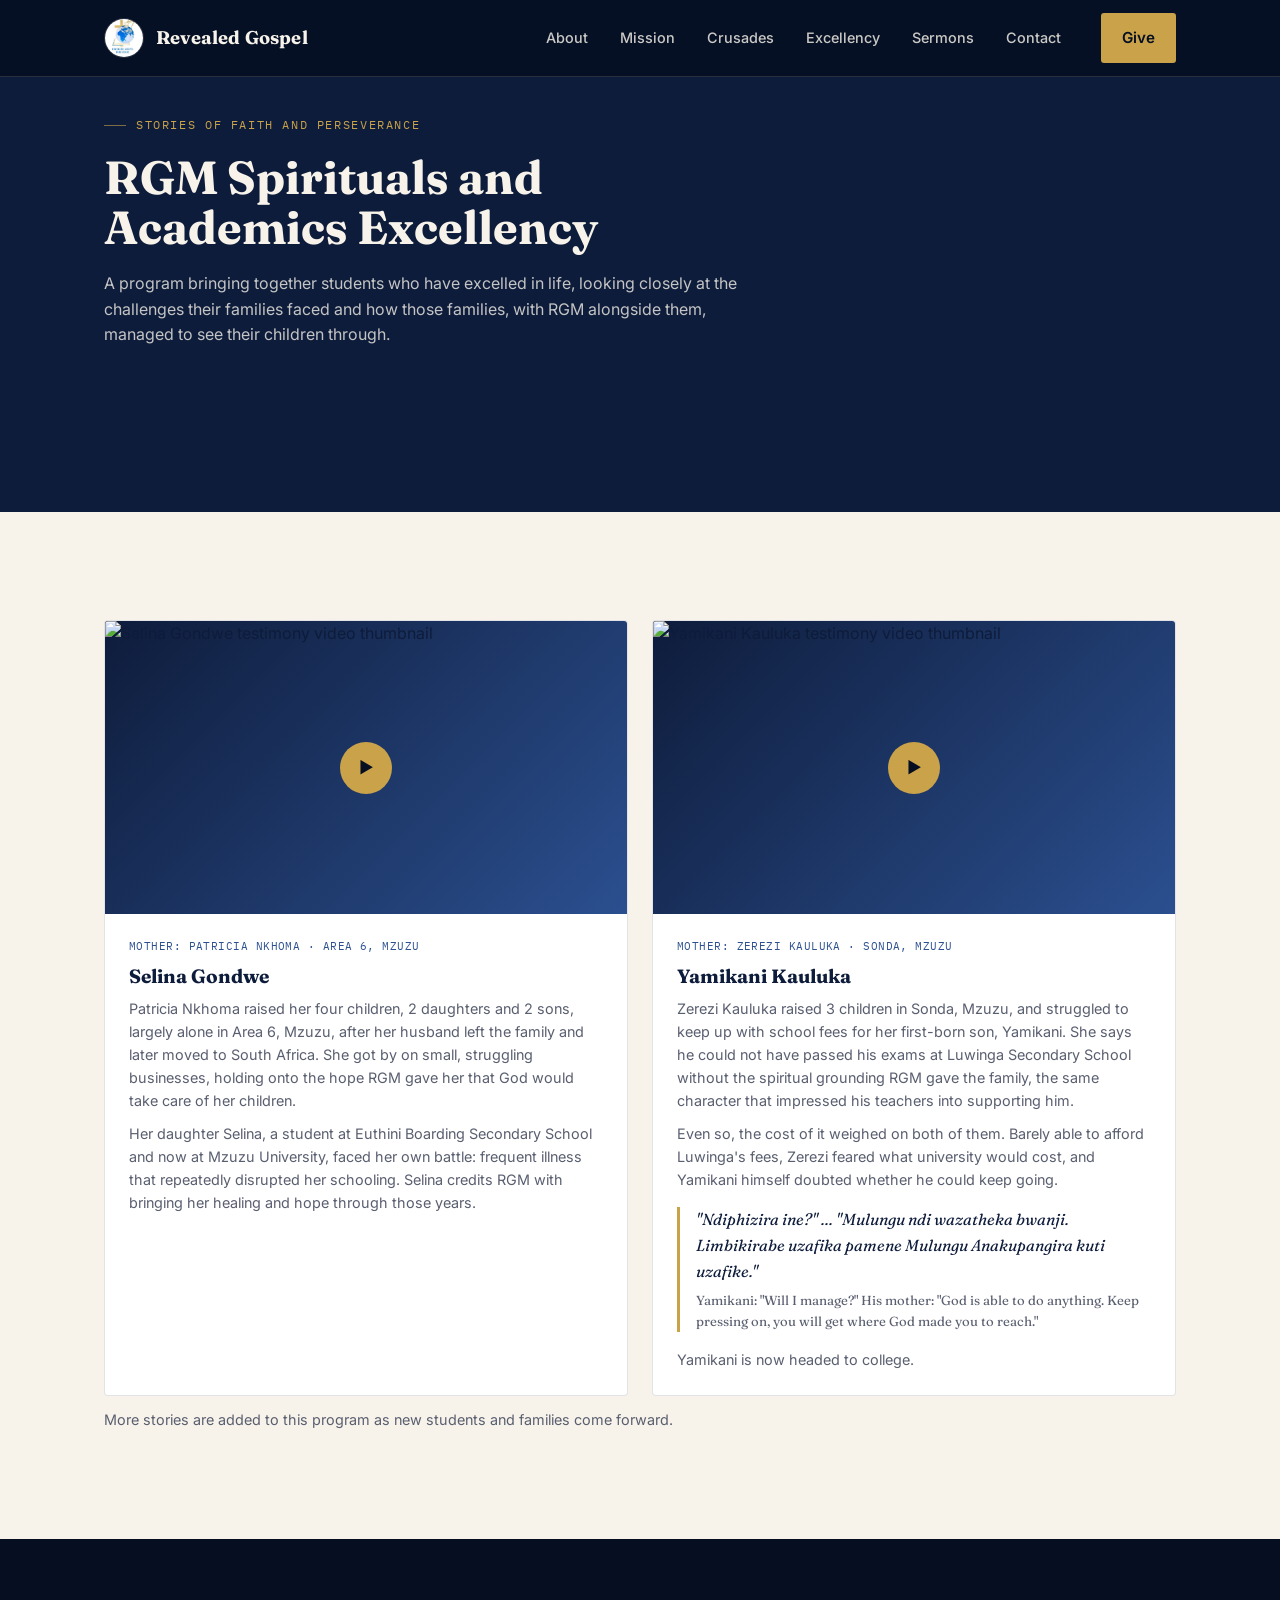
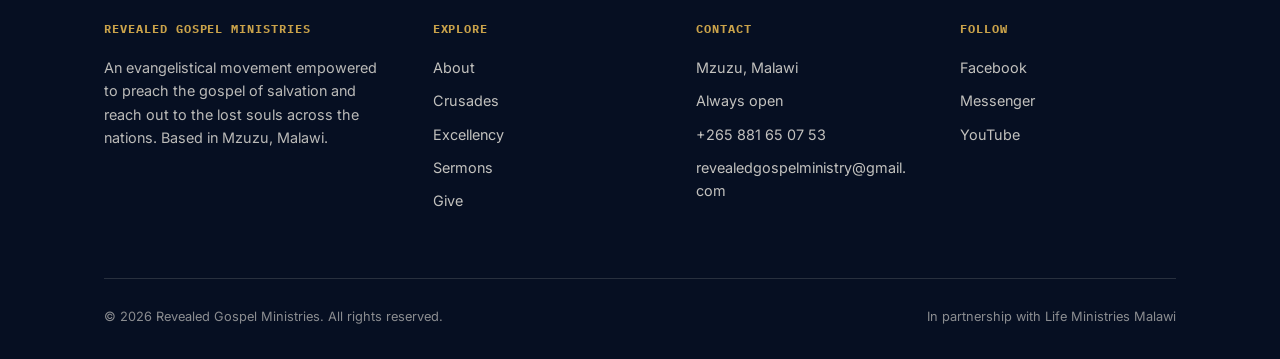
==== excellency.html @ db877a01 "Homepage: new RGM Excellency section between Crusades and Sermons — intro line + Selina and Yamikani" ====
<!DOCTYPE html>
<html lang="en">
<head>
<meta charset="UTF-8">
<meta name="viewport" content="width=device-width, initial-scale=1.0">
<title>RGM Excellency. Revealed Gospel Ministries</title>
<link rel="stylesheet" href="styles.css">
</head>
<body>

<header>
  <nav class="wrap">
    <div class="logo"><img src="logo.jpg" alt="RGM logo"> Revealed Gospel</div>
    <div class="nav-menu" id="navMenu">
      <div class="nav-links">
        <a href="index.html#about">About</a>
        <a href="index.html#mission">Mission</a>
        <a href="index.html#crusades">Crusades</a>
        <a href="excellency.html">Excellency</a>
        <a href="index.html#media">Sermons</a>
        <a href="index.html#contact">Contact</a>
      </div>
      <div class="nav-cta">
        <a href="index.html#give" class="btn btn-primary">Give</a>
      </div>
    </div>
    <button class="nav-toggle" id="navToggle" aria-label="Toggle menu" aria-expanded="false">
      <span></span><span></span><span></span>
    </button>
  </nav>
</header>

<section class="dark">
  <div class="wrap">
    <div class="section-head reveal">
      <div class="eyebrow">Stories of Faith and Perseverance</div>
      <h2>RGM Spirituals and Academics Excellency</h2>
      <p style="margin-top:18px; color:rgba(247,243,234,0.78); max-width:680px;">A program bringing together students who have excelled in life, looking closely at the challenges their families faced and how those families, with RGM alongside them, managed to see their children through.</p>
    </div>
  </div>
</section>

<section>
  <div class="wrap">
    <div class="story-grid reveal">

      <a class="story-card" href="https://youtu.be/X81QGXA5or8" target="_blank" rel="noopener">
        <div class="story-thumb">
          <img src="https://img.youtube.com/vi/X81QGXA5or8/hqdefault.jpg" alt="Selina Gondwe testimony video thumbnail" class="thumb-img">
          <div class="play-btn">▶</div>
        </div>
        <div class="body">
          <span class="story-meta">Mother: Patricia Nkhoma · Area 6, Mzuzu</span>
          <h3>Selina Gondwe</h3>
          <p>Patricia Nkhoma raised her four children, 2 daughters and 2 sons, largely alone in Area 6, Mzuzu, after her husband left the family and later moved to South Africa. She got by on small, struggling businesses, holding onto the hope RGM gave her that God would take care of her children.</p>
          <p style="margin-top:10px;">Her daughter Selina, a student at Euthini Boarding Secondary School and now at Mzuzu University, faced her own battle: frequent illness that repeatedly disrupted her schooling. Selina credits RGM with bringing her healing and hope through those years.</p>
        </div>
      </a>

      <a class="story-card" href="https://youtu.be/_hSLOUQLm2o" target="_blank" rel="noopener">
        <div class="story-thumb">
          <img src="https://img.youtube.com/vi/_hSLOUQLm2o/hqdefault.jpg" alt="Yamikani Kauluka testimony video thumbnail" class="thumb-img">
          <div class="play-btn">▶</div>
        </div>
        <div class="body">
          <span class="story-meta">Mother: Zerezi Kauluka · Sonda, Mzuzu</span>
          <h3>Yamikani Kauluka</h3>
          <p>Zerezi Kauluka raised 3 children in Sonda, Mzuzu, and struggled to keep up with school fees for her first-born son, Yamikani. She says he could not have passed his exams at Luwinga Secondary School without the spiritual grounding RGM gave the family, the same character that impressed his teachers into supporting him.</p>
          <p style="margin-top:10px;">Even so, the cost of it weighed on both of them. Barely able to afford Luwinga's fees, Zerezi feared what university would cost, and Yamikani himself doubted whether he could keep going.</p>
          <div class="story-quote">
            "Ndiphizira ine?" ... "Mulungu ndi wazatheka bwanji. Limbikirabe uzafika pamene Mulungu Anakupangira kuti uzafike."
            <span class="story-quote-en">Yamikani: "Will I manage?" His mother: "God is able to do anything. Keep pressing on, you will get where God made you to reach."</span>
          </div>
          <p>Yamikani is now headed to college.</p>
        </div>
      </a>

    </div>

    <p style="margin-top:12px; color:#5a5f70; font-size:0.9rem;">More stories are added to this program as new students and families come forward.</p>
  </div>
</section>

<footer id="contact">
  <div class="wrap">
    <div class="footer-grid">
      <div>
        <h4>Revealed Gospel Ministries</h4>
        <p style="opacity:0.75; font-size:0.9rem; max-width:280px;">An evangelistical movement empowered to preach the gospel of salvation and reach out to the lost souls across the nations. Based in Mzuzu, Malawi.</p>
      </div>
      <div>
        <h4>Explore</h4>
        <ul>
          <li><a href="index.html#about">About</a></li>
          <li><a href="index.html#crusades">Crusades</a></li>
          <li><a href="excellency.html">Excellency</a></li>
          <li><a href="index.html#media">Sermons</a></li>
          <li><a href="index.html#give">Give</a></li>
        </ul>
      </div>
      <div>
        <h4>Contact</h4>
        <ul>
          <li>Mzuzu, Malawi</li>
          <li>Always open</li>
          <li>+265 881 65 07 53</li>
          <li>revealedgospelministry@gmail.com</li>
        </ul>
      </div>
      <div>
        <h4>Follow</h4>
        <ul>
          <li><a href="https://www.facebook.com/share/1BxWx59Q1y/" target="_blank" rel="noopener">Facebook</a></li>
          <li><a href="https://web.facebook.com/messages/t/100083659636556/" target="_blank" rel="noopener">Messenger</a></li>
          <li><a href="https://www.youtube.com/@alickmalcom4220" target="_blank" rel="noopener">YouTube</a></li>
        </ul>
      </div>
    </div>
    <div class="footer-bottom">
      <span>© 2026 Revealed Gospel Ministries. All rights reserved.</span>
      <span>In partnership with Life Ministries Malawi</span>
    </div>
  </div>
</footer>

<script src="script.js"></script>
</body>
</html>
---- styles.css ----
@import url('https://fonts.googleapis.com/css2?family=Fraunces:opsz,wght@9..144,400;9..144,600;9..144,700;9..144,900&family=Inter:wght@400;500;600;700&family=IBM+Plex+Mono:wght@500&display=swap');

:root{
  --ink: #0e1c3b;
  --ink-deep: #060f22;
  --dawn-gold: #c9a24a;
  --dawn-amber: #e3c27a;
  --parchment: #f7f3ea;
  --royal: #2b4f8f;
  --royal-light: #4870b8;
  --line: rgba(247,243,234,0.14);
  --line-dark: rgba(14,28,59,0.12);
  --display: 'Fraunces', serif;
  --body: 'Inter', sans-serif;
  --mono: 'IBM Plex Mono', monospace;
  --max: 1120px;
}

*{ box-sizing: border-box; margin:0; padding:0; }
html{ scroll-behavior: smooth; }
body{
  font-family: var(--body);
  background: var(--parchment);
  color: var(--ink);
  line-height: 1.6;
  overflow-x: hidden;
}
img{ max-width:100%; display:block; }
a{ color:inherit; text-decoration:none; }
.wrap{ max-width: var(--max); margin: 0 auto; padding: 0 24px; }
.eyebrow{
  font-family: var(--mono);
  font-size: 0.72rem;
  letter-spacing: 0.14em;
  text-transform: uppercase;
  display:inline-flex;
  align-items:center;
  gap:10px;
}
.eyebrow::before{
  content:"";
  width: 22px; height:1px;
  background: currentColor;
  opacity:0.6;
}
h1,h2,h3{ font-family: var(--display); font-weight: 700; line-height: 1.08; }
.btn{
  display:inline-flex; align-items:center; gap:10px;
  font-family: var(--body); font-weight:600; font-size:0.95rem;
  padding: 14px 26px; border-radius: 3px;
  border: 1px solid transparent;
  cursor:pointer; transition: transform .25s ease, background .25s ease, color .25s ease, border-color .25s ease;
}
.btn-primary{ background: var(--dawn-gold); color: var(--ink-deep); }
.btn-primary:hover{ background: var(--dawn-amber); transform: translateY(-2px); }
.btn-outline{ border-color: var(--line); color: var(--parchment); }
.btn-outline:hover{ border-color: var(--dawn-gold); color: var(--dawn-gold); }
.btn-outline-dark{ border-color: var(--line-dark); color: var(--ink); }
.btn-outline-dark:hover{ border-color: var(--royal); color: var(--royal); }

/* ===== NAV ===== */
header{
  position: fixed; top:0; left:0; right:0; z-index: 100;
  background: rgba(6,15,34,0.88);
  backdrop-filter: blur(10px);
  border-bottom: 1px solid var(--line);
}
nav.wrap{
  display:flex; align-items:center; justify-content:space-between;
  height: 76px; color: var(--parchment);
}
.logo{
  font-family: var(--display); font-weight: 700; font-size: 1.15rem;
  color: var(--parchment); letter-spacing: 0.01em;
  display:flex; align-items:center; gap:12px;
}
.logo img{
  height: 40px; width: 40px; object-fit: cover; border-radius: 50%;
  border: 1px solid var(--line);
}
.logo span{ color: var(--dawn-gold); }
.nav-links{ display:flex; gap: 32px; font-size: 0.9rem; font-weight: 500; }
.nav-links a{ opacity:0.82; transition: opacity .2s; }
.nav-links a:hover{ opacity:1; color: var(--dawn-gold); }
.nav-menu{ display:flex; align-items:center; gap:40px; }
.nav-cta{ display:flex; gap:14px; align-items:center; }
.nav-cta .btn{ padding: 12px 20px; }
.nav-toggle{
  display:none; flex-direction:column; justify-content:center; gap:5px;
  width:40px; height:40px; background:none; border:none; cursor:pointer; padding:8px;
}
.nav-toggle span{
  width:100%; height:2px; background: var(--parchment); border-radius:2px;
  transition: transform .25s ease, opacity .25s ease;
}
.nav-toggle.open span:nth-child(1){ transform: translateY(7px) rotate(45deg); }
.nav-toggle.open span:nth-child(2){ opacity:0; }
.nav-toggle.open span:nth-child(3){ transform: translateY(-7px) rotate(-45deg); }

/* ===== HERO ===== */
.hero{
  position:relative;
  min-height: 100vh;
  background: radial-gradient(ellipse 120% 80% at 50% 120%, var(--royal) 0%, var(--ink) 45%, var(--ink-deep) 100%);
  color: var(--parchment);
  display:flex; align-items:center;
  padding-top: 76px;
  overflow:hidden;
}
.dawn-rays{
  position:absolute; inset:0; z-index:0; opacity:0.55;
  background:
    repeating-conic-gradient(from 0deg at 50% 118%,
      rgba(201,162,74,0.18) 0deg 3deg,
      transparent 3deg 9deg);
  mask-image: linear-gradient(to top, black 0%, transparent 68%);
  animation: rayglow 18s linear infinite;
}
@keyframes rayglow{
  0%,100%{ opacity:0.4; } 50%{ opacity:0.65; }
}
.hero-content{ position:relative; z-index:2; max-width: 720px; padding-top: 80px; padding-bottom: 100px; }
.hero .eyebrow{ color: var(--dawn-gold); margin-bottom: 22px; }
.hero h1{
  font-size: clamp(2.6rem, 6vw, 4.6rem);
  margin-bottom: 22px;
}
.hero h1 em{ font-style: italic; color: var(--dawn-gold); }
.hero p.lead{
  font-size: 1.15rem; max-width: 540px; opacity:0.86; margin-bottom: 38px;
}
.hero-actions{ display:flex; gap:16px; flex-wrap:wrap; margin-bottom: 56px; }
.hero-stats{
  display:flex; gap: 48px; flex-wrap:wrap;
  padding-top: 28px; border-top: 1px solid var(--line);
}
.stat b{
  display:block; font-family: var(--display); font-size: 1.9rem; color: var(--dawn-gold);
}
.stat span{ font-size: 0.8rem; opacity:0.75; text-transform:uppercase; letter-spacing:0.06em; }

/* horizon divider, the signature element */
.horizon{
  height: 3px; width:100%;
  background: linear-gradient(90deg, transparent, var(--dawn-gold) 20%, var(--dawn-amber) 50%, var(--dawn-gold) 80%, transparent);
}

section{ padding: 108px 0; position:relative; }
section.dark{ background: var(--ink); color: var(--parchment); }
.section-head{ max-width: 640px; margin-bottom: 56px; }
.section-head .eyebrow{ color: var(--royal); margin-bottom: 18px; }
.dark .section-head .eyebrow{ color: var(--dawn-gold); }
.section-head h2{ font-size: clamp(2rem, 4vw, 2.9rem); }

/* ===== ABOUT ===== */
.about-grid{
  display:grid; grid-template-columns: 1fr 1fr; gap: 64px; align-items:start;
}
.about-grid p{ margin-bottom: 18px; color: #3a3f4f; }
.founder-card{
  background: var(--ink); color: var(--parchment);
  border-radius: 4px; padding: 32px;
  border: 1px solid var(--line-dark);
}
.founder-photo{
  width: 96px; height: 96px; object-fit: cover; border-radius: 50%;
  border: 1px solid var(--line); margin-bottom: 20px;
}
.founder-card .eyebrow{ color: var(--dawn-gold); margin-bottom:14px; }
.founder-card h3{ font-size: 1.4rem; margin-bottom: 6px; }
.founder-card .role{ font-family: var(--mono); font-size:0.78rem; opacity:0.7; margin-bottom:18px; display:block; }
.founder-card p{ color: var(--parchment); opacity:0.85; font-size:0.95rem; }

/* ===== MISSION / PILLARS ===== */
.pillars{
  display:grid; grid-template-columns: repeat(3,1fr); gap: 1px;
  background: var(--line); border: 1px solid var(--line);
}
.pillar{
  background: var(--ink); padding: 40px 32px;
}
.pillar .num{ font-family:var(--mono); color: var(--dawn-gold); font-size:0.8rem; margin-bottom: 24px; display:block; }
.pillar h3{ font-size: 1.3rem; margin-bottom: 12px; color: var(--parchment); }
.pillar p{ color: rgba(247,243,234,0.72); font-size: 0.95rem; }

/* ===== CRUSADES / EVENTS ===== */
.event-list{ display:flex; flex-direction:column; }
.event-row{
  display:grid; grid-template-columns: 140px 1fr auto; gap: 28px; align-items:center;
  padding: 28px 0; border-bottom: 1px solid var(--line-dark);
}
.event-date{ font-family: var(--mono); color: var(--royal); font-size:0.9rem; line-height:1.4; }
.event-info h3{ font-size: 1.25rem; margin-bottom: 6px; }
.event-info p{ font-size: 0.9rem; color:#5a5f70; }
.tag{
  font-family: var(--mono); font-size: 0.68rem; text-transform:uppercase;
  padding: 4px 10px; border: 1px solid var(--line-dark); border-radius: 20px;
  display:inline-block; margin-top:8px; letter-spacing:0.05em;
}
.dark .tag{ border-color: var(--line); }

/* form fields (used in give panel) */
label{ font-size: 0.8rem; opacity:0.8; margin-bottom:6px; display:block; }
input, select, textarea{
  width:100%; background: rgba(247,243,234,0.06); border: 1px solid var(--line);
  color: var(--parchment); padding: 12px 14px; border-radius: 3px; font-family: var(--body); font-size: 0.92rem;
}
input::placeholder, textarea::placeholder{ color: rgba(247,243,234,0.35); }

/* ===== MEDIA / SERMONS ===== */
.media-grid{
  display:grid; grid-template-columns: repeat(3, 1fr); gap: 24px;
}
.media-card{
  display:block;
  border: 1px solid var(--line-dark); border-radius: 4px; overflow:hidden;
  background:#fff;
  transition: transform .2s ease, box-shadow .2s ease;
}
a.media-card:hover{
  transform: translateY(-3px);
  box-shadow: 0 12px 24px rgba(0,0,0,0.18);
}
.media-thumb{
  aspect-ratio: 16/10; background: linear-gradient(135deg, var(--ink), var(--royal));
  position:relative; display:flex; align-items:center; justify-content:center;
  overflow:hidden;
}
.media-thumb .thumb-img{
  position:absolute; inset:0; width:100%; height:100%; object-fit:cover;
}
.media-thumb .play-btn{ position:relative; z-index:1; }
.play-btn{
  width:52px; height:52px; border-radius:50%; background: var(--dawn-gold);
  display:flex; align-items:center; justify-content:center; color: var(--ink-deep);
}
.media-card .body{ padding: 20px; }
.media-card .eyebrow{ color: var(--royal); font-size:0.66rem; margin-bottom:10px; }
.media-card h3{ font-size: 1.05rem; color: var(--ink); }

/* ===== RGM EXCELLENCY / STORIES ===== */
.story-grid{
  display:grid; grid-template-columns: repeat(2, 1fr); gap: 24px;
}
.story-card{
  display:block;
  border: 1px solid var(--line-dark); border-radius: 4px; overflow:hidden;
  background:#fff;
  transition: transform .2s ease, box-shadow .2s ease;
}
a.story-card:hover{
  transform: translateY(-3px);
  box-shadow: 0 12px 24px rgba(0,0,0,0.18);
}
.story-thumb{
  aspect-ratio: 16/9; background: linear-gradient(135deg, var(--ink), var(--royal));
  position:relative; overflow:hidden;
}
.story-thumb .thumb-img{
  position:absolute; inset:0; width:100%; height:100%; object-fit:cover;
}
.story-thumb .play-btn{
  position:absolute; top:50%; left:50%; transform:translate(-50%,-50%);
}
.story-card .body{ padding: 24px; }
.story-meta{
  font-family: var(--mono); font-size: 0.7rem; color: var(--royal);
  text-transform:uppercase; letter-spacing:0.04em; display:block; margin-bottom: 10px;
}
.dark .story-meta{ color: var(--dawn-gold); }
.story-card h3{ font-size: 1.2rem; color: var(--ink); margin-bottom: 10px; }
.dark .story-card h3{ color: var(--parchment); }
.story-card p{ font-size: 0.9rem; color: #5a5f70; }
.dark .story-card p{ color: rgba(247,243,234,0.72); }
.story-quote{
  font-family: var(--display); font-style: italic; font-size: 1rem;
  color: var(--ink); border-left: 3px solid var(--dawn-gold);
  padding-left: 16px; margin: 16px 0;
}
.story-quote-en{ font-size: 0.82rem; color: #5a5f70; font-style: normal; margin-top:6px; display:block; }

/* ===== GET INVOLVED / GIVE ===== */
.give-grid{ display:grid; grid-template-columns: 1.1fr 1fr; gap: 64px; align-items:start; }
.give-copy p{ color: rgba(247,243,234,0.75); margin-bottom: 18px; }
.give-options{ display:flex; flex-direction:column; gap:14px; }
.give-option{
  border: 1px solid var(--line); border-radius: 4px; padding: 22px 24px;
  display:flex; justify-content:space-between; align-items:center; gap: 16px;
}
.give-option h4{ font-size: 1rem; margin-bottom: 4px; }
.give-option p{ font-size: 0.82rem; color: rgba(247,243,234,0.6); }
.give-panel{
  background: rgba(247,243,234,0.04); border: 1px solid var(--line);
  border-radius: 4px; padding: 36px;
}
.amt-row{ display:flex; gap:10px; margin: 18px 0 24px; flex-wrap:wrap; }
.amt{
  border:1px solid var(--line); padding: 10px 18px; border-radius: 3px;
  font-family: var(--mono); font-size:0.85rem; cursor:pointer; background:transparent; color:var(--parchment);
}
.amt.active{ border-color: var(--dawn-gold); color: var(--dawn-gold); }

/* ===== CONTACT / FOOTER ===== */
footer{ background: var(--ink-deep); color: var(--parchment); padding: 80px 0 32px; }
.footer-grid{
  display:grid; grid-template-columns: minmax(0,1.3fr) minmax(0,1fr) minmax(0,1fr) minmax(0,1fr); gap: 48px;
  padding-bottom: 56px; border-bottom: 1px solid var(--line);
}
.footer-grid h4{ font-family: var(--mono); font-size:0.75rem; text-transform:uppercase; letter-spacing:0.08em; color: var(--dawn-gold); margin-bottom:18px; }
.footer-grid ul{ list-style:none; }
.footer-grid li{ margin-bottom:10px; font-size:0.9rem; opacity:0.78; overflow-wrap: break-word; word-break: break-word; }
.footer-bottom{
  display:flex; justify-content:space-between; padding-top: 28px; font-size:0.8rem; opacity:0.55; flex-wrap:wrap; gap:12px;
}

/* reveal on scroll */
.reveal{ opacity:0; transform: translateY(24px); transition: opacity .8s ease, transform .8s ease; }
.reveal.in{ opacity:1; transform:none; }
@media (prefers-reduced-motion: reduce){
  .reveal{ opacity:1; transform:none; transition:none; }
  .dawn-rays{ animation:none; }
}

/* ===== RESPONSIVE ===== */
@media (max-width: 860px){
  .nav-toggle{ display:flex; }
  .nav-menu{
    position:absolute; top:76px; left:0; right:0;
    flex-direction:column; align-items:stretch; gap:0;
    background: var(--ink-deep);
    border-bottom:1px solid var(--line);
    max-height:0; overflow:hidden;
    transition: max-height .3s ease;
  }
  .nav-menu.open{ max-height: 420px; }
  .nav-links{ flex-direction:column; align-items:center; gap:0; padding: 8px 24px; text-align:center; }
  .nav-links a{ display:block; padding:14px 0; border-bottom:1px solid var(--line); }
  .nav-cta{ padding: 20px 24px; display:flex; justify-content:center; }
  .nav-cta .btn{ width:auto; justify-content:center; }
  .about-grid, .give-grid{ grid-template-columns: minmax(0,1fr); gap: 40px; }
  .pillars{ grid-template-columns: minmax(0,1fr); }
  .media-grid{ grid-template-columns: minmax(0,1fr); }
  .story-grid{ grid-template-columns: minmax(0,1fr); }
  .event-row{ grid-template-columns: minmax(0,1fr); gap:10px; }
  .footer-grid{ grid-template-columns: minmax(0,1fr) minmax(0,1fr); }
}

@media (max-width: 420px){
  .footer-grid{ grid-template-columns: minmax(0,1fr); gap: 32px; }
}
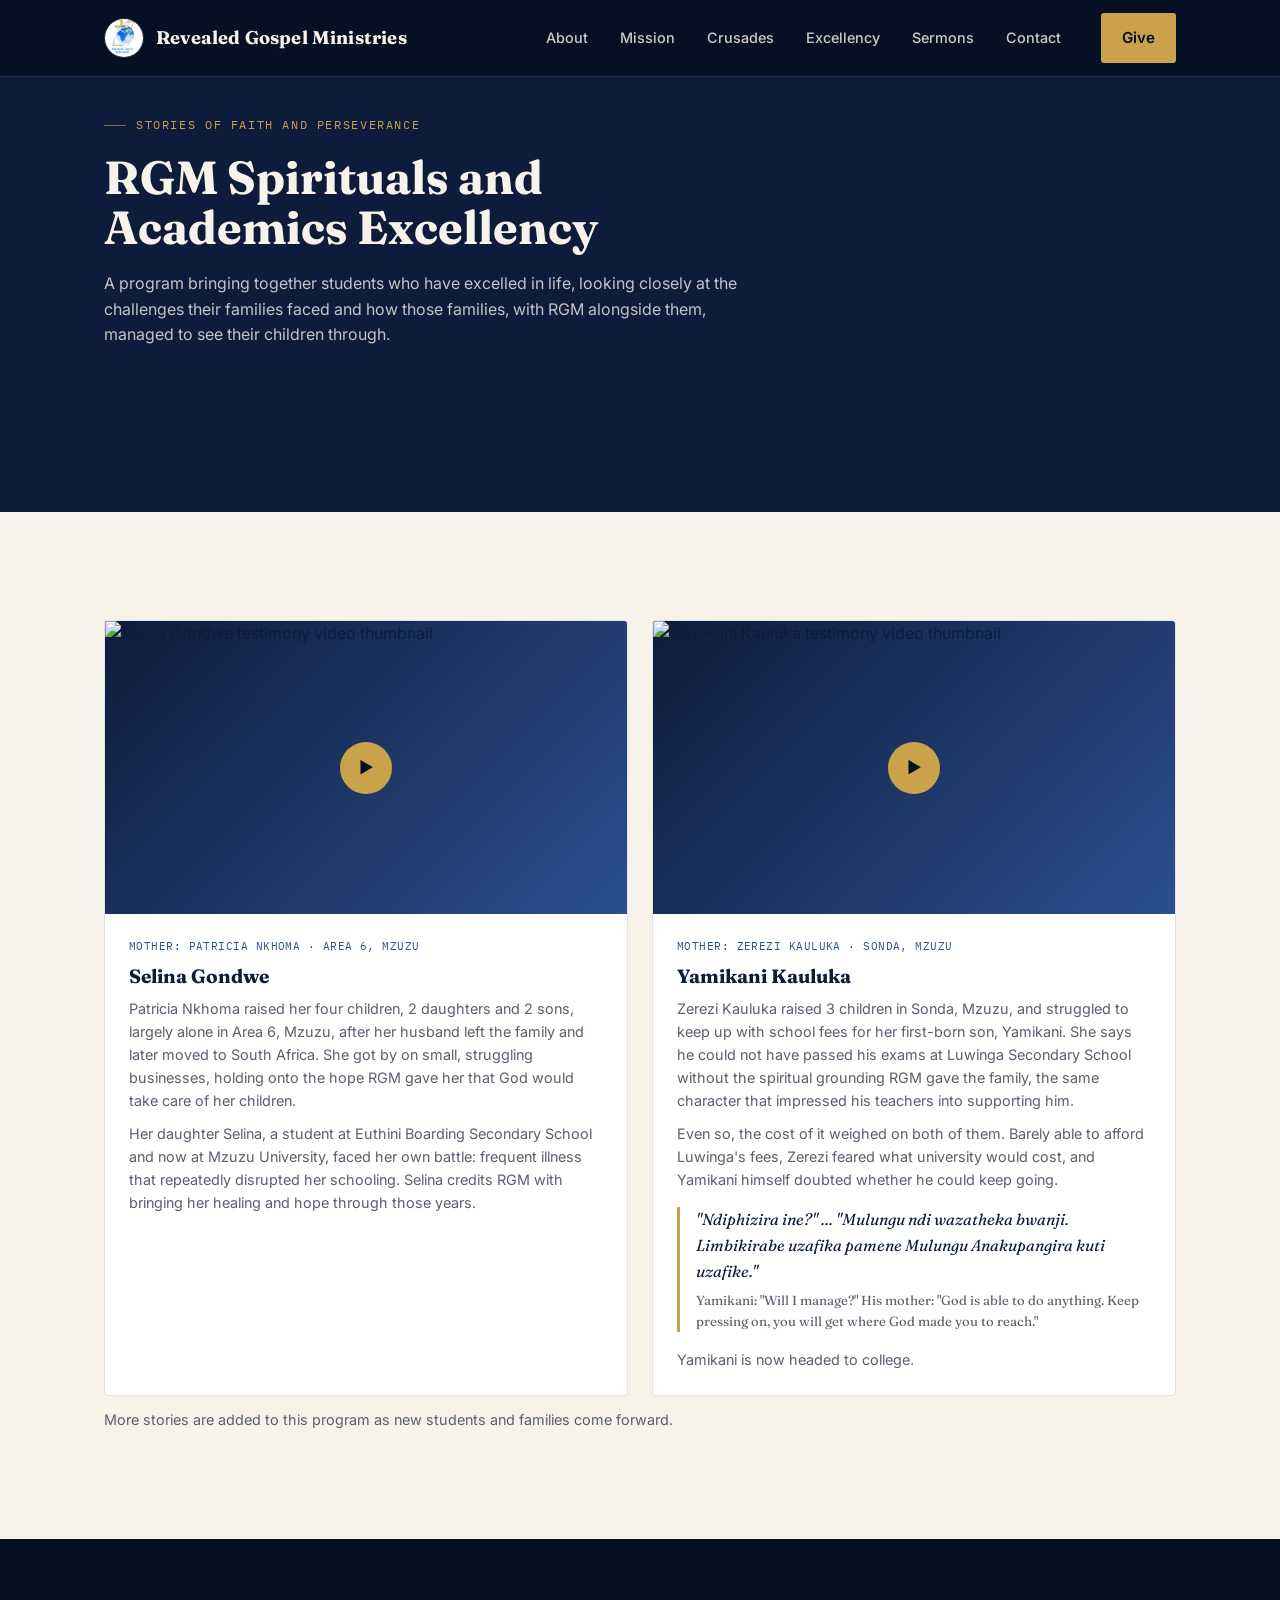
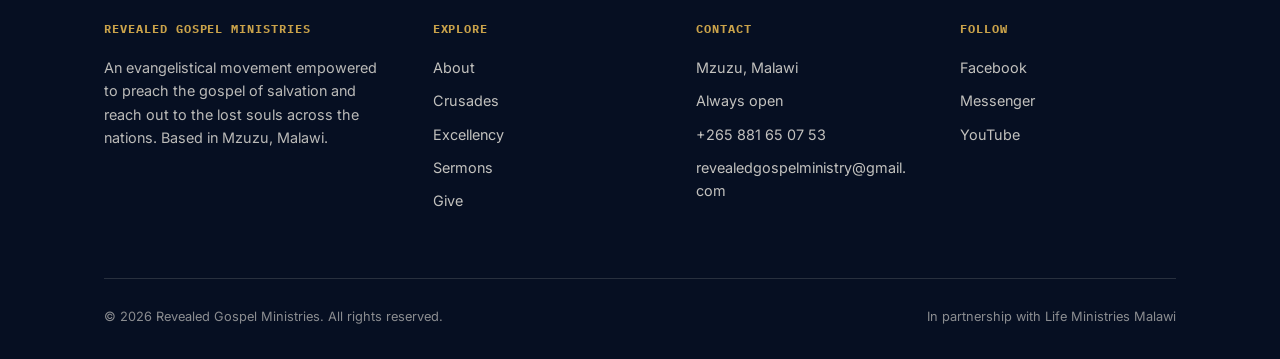
==== commit 2c477b33: "Update website content" ====
--- a/excellency.html
+++ b/excellency.html
@@ -10,7 +10,7 @@
 
 <header>
   <nav class="wrap">
-    <div class="logo"><img src="logo.jpg" alt="RGM logo"> Revealed Gospel</div>
+    <div class="logo"><img src="logo.jpg" alt="RGM logo"> Revealed Gospel Ministries</div>
     <div class="nav-menu" id="navMenu">
       <div class="nav-links">
         <a href="index.html#about">About</a>
--- a/styles.css
+++ b/styles.css
@@ -323,6 +323,7 @@
 
 /* ===== RESPONSIVE ===== */
 @media (max-width: 860px){
+  .logo{ font-size: 1rem; gap:10px; }
   .nav-toggle{ display:flex; }
   .nav-menu{
     position:absolute; top:76px; left:0; right:0;
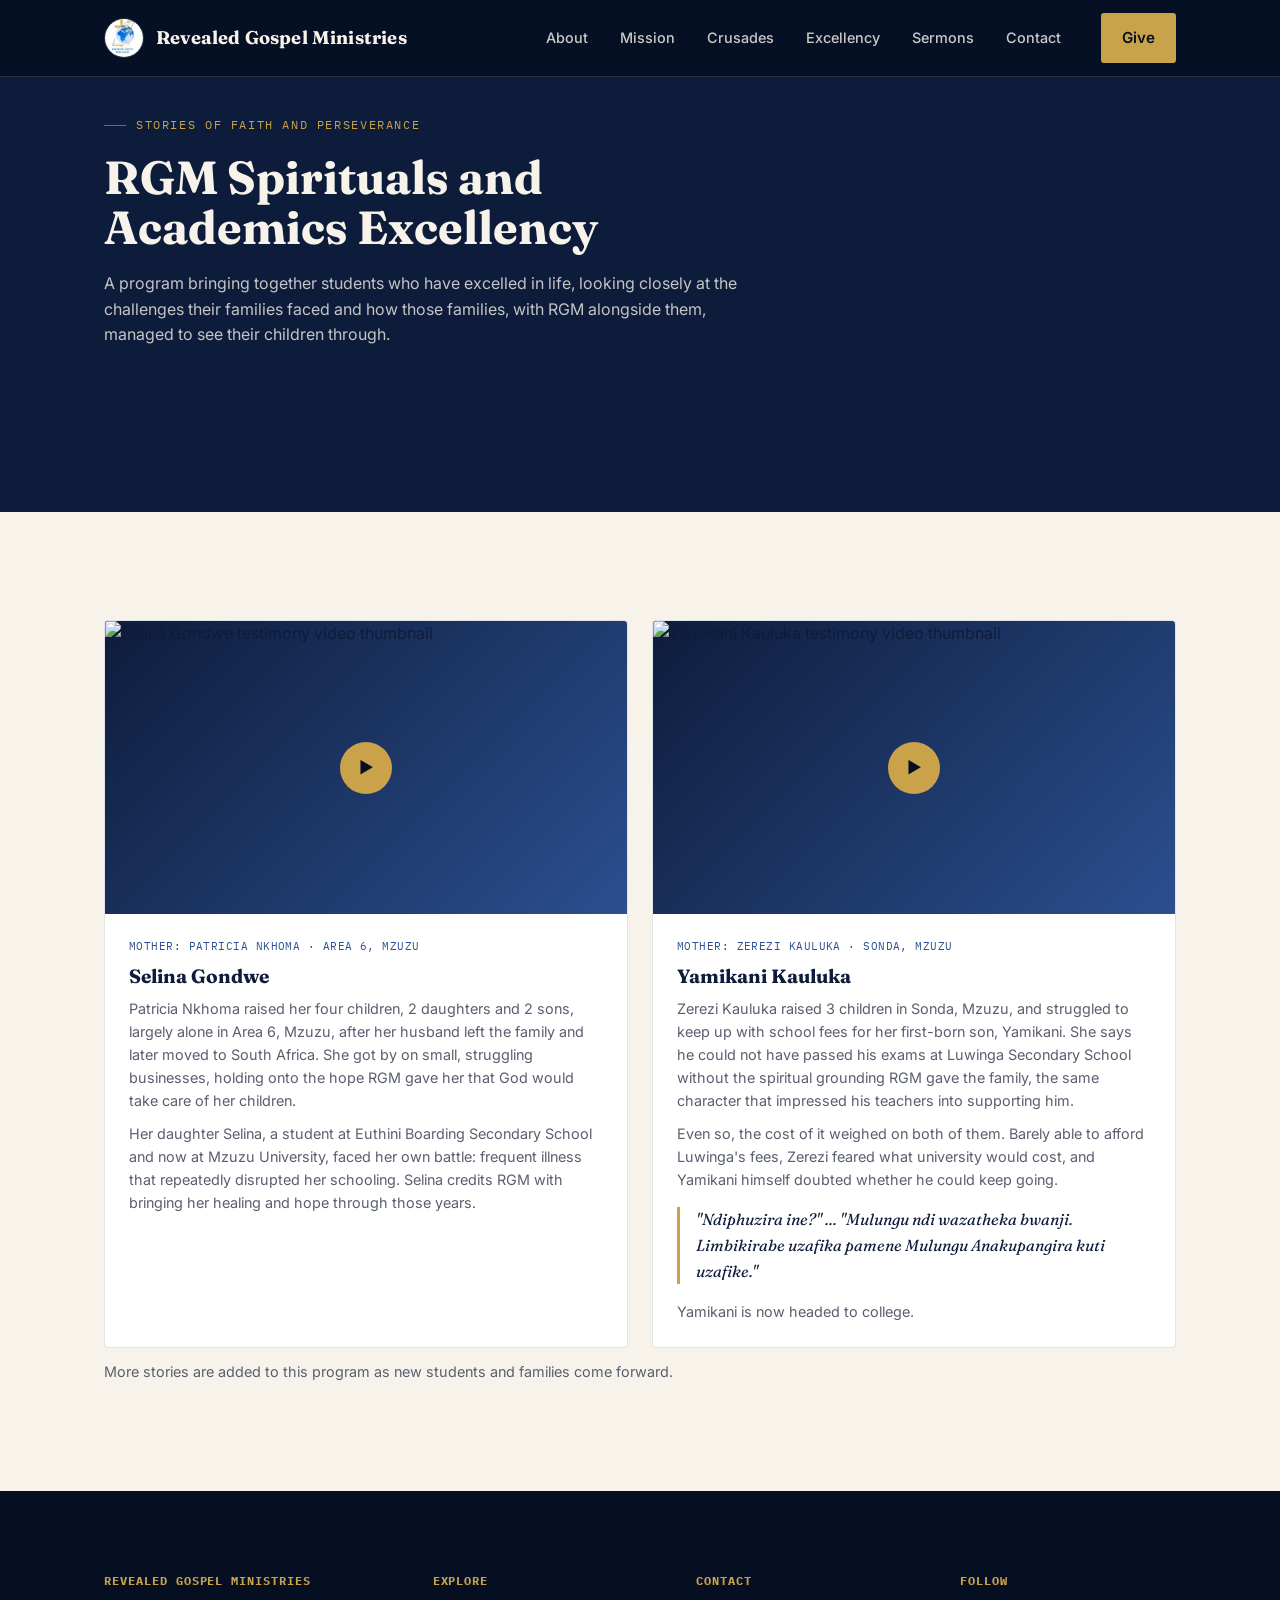
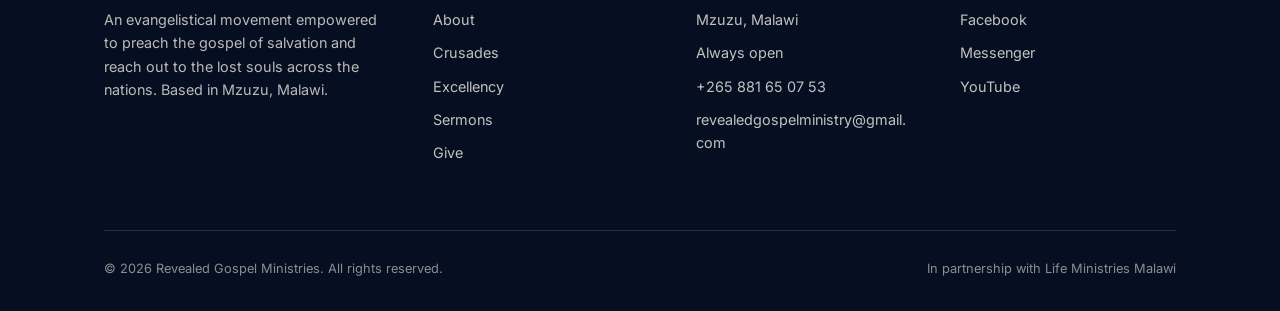
==== commit 18dbd896: "removed the English gloss and corrected the spelling to Ndiphuzira." ====
--- a/excellency.html
+++ b/excellency.html
@@ -68,8 +68,7 @@
           <p>Zerezi Kauluka raised 3 children in Sonda, Mzuzu, and struggled to keep up with school fees for her first-born son, Yamikani. She says he could not have passed his exams at Luwinga Secondary School without the spiritual grounding RGM gave the family, the same character that impressed his teachers into supporting him.</p>
           <p style="margin-top:10px;">Even so, the cost of it weighed on both of them. Barely able to afford Luwinga's fees, Zerezi feared what university would cost, and Yamikani himself doubted whether he could keep going.</p>
           <div class="story-quote">
-            "Ndiphizira ine?" ... "Mulungu ndi wazatheka bwanji. Limbikirabe uzafika pamene Mulungu Anakupangira kuti uzafike."
-            <span class="story-quote-en">Yamikani: "Will I manage?" His mother: "God is able to do anything. Keep pressing on, you will get where God made you to reach."</span>
+            "Ndiphuzira ine?" ... "Mulungu ndi wazatheka bwanji. Limbikirabe uzafika pamene Mulungu Anakupangira kuti uzafike."
           </div>
           <p>Yamikani is now headed to college.</p>
         </div>
